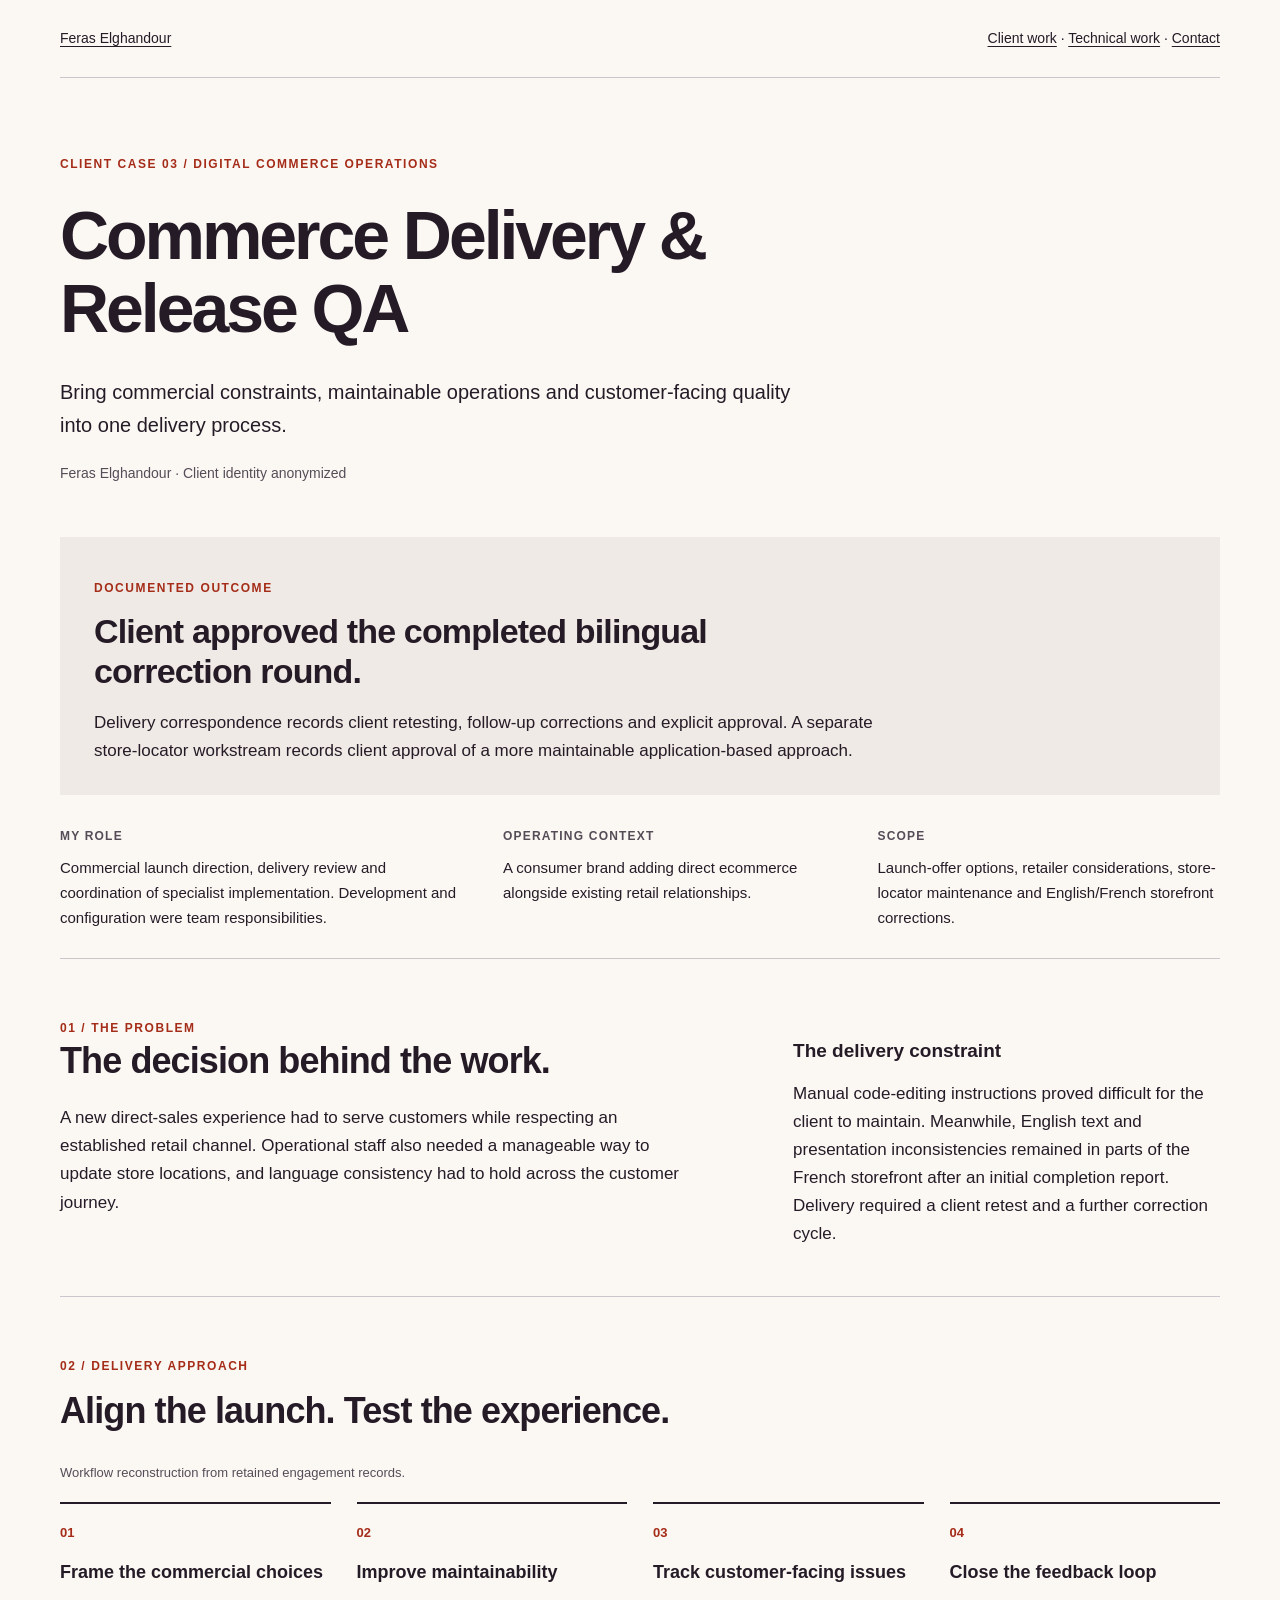
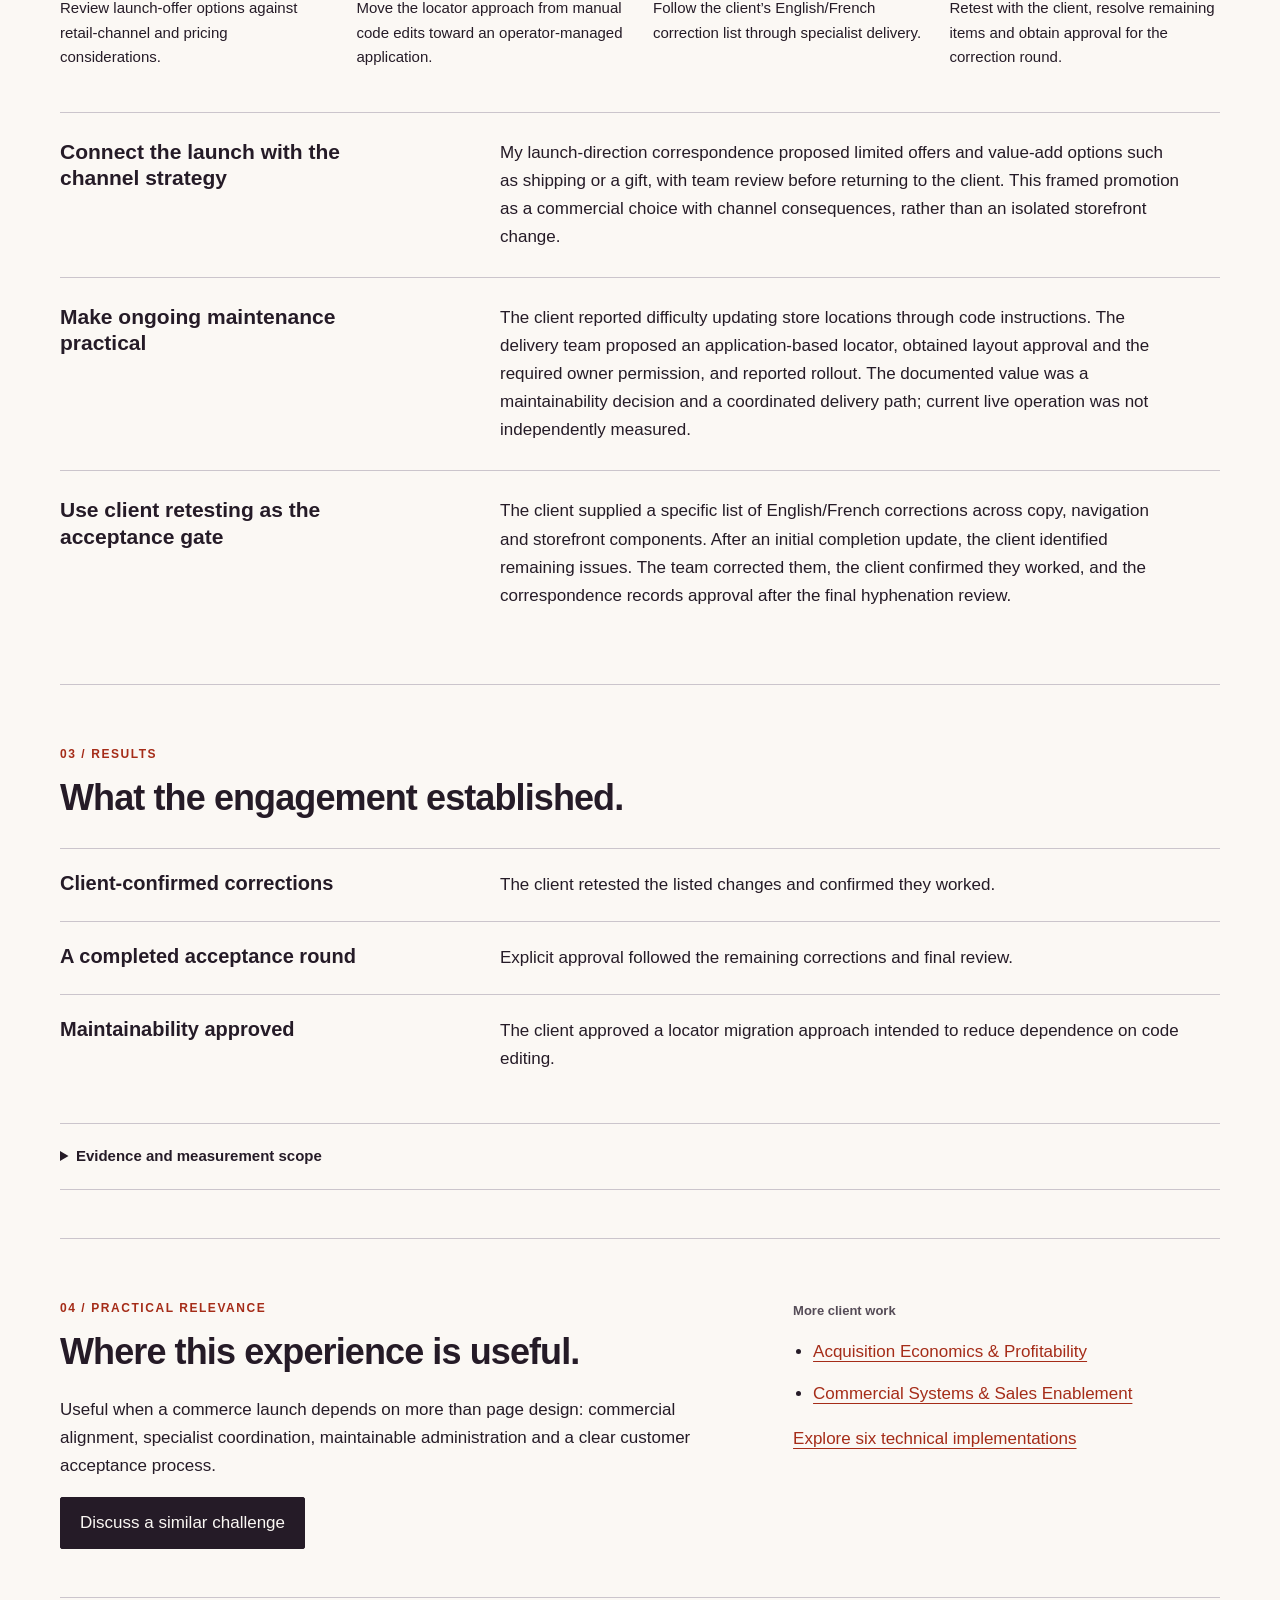
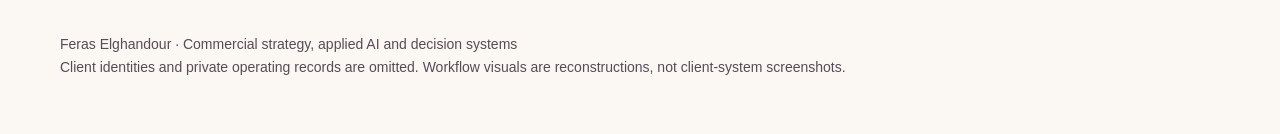
==== case-studies/commerce-delivery/index.html @ 029bfef0 "Present three anonymized client delivery case studies" ====
<!doctype html>
<html lang="en"><head>
<meta charset="utf-8"><meta name="viewport" content="width=device-width,initial-scale=1">
<meta name="description" content="Bring commercial constraints, maintainable operations and customer-facing quality into one delivery process. An anonymized client case study by Feras Elghandour.">
<meta name="referrer" content="strict-origin-when-cross-origin">
<meta http-equiv="Content-Security-Policy" content="default-src 'none'; script-src 'self'; style-src 'self' 'unsafe-inline'; img-src 'self' data:; connect-src 'none'; base-uri 'none'; form-action 'none'; object-src 'none'">
<meta name="color-scheme" content="light"><meta name="author" content="Feras Elghandour">
<title>Commerce Delivery &amp; Release QA | Feras Elghandour</title>
<link rel="stylesheet" href="../../style.css"><link rel="icon" href="data:,">
<link rel="canonical" href="https://feraselghandour.github.io/case-studies/commerce-delivery/">
<meta property="og:title" content="Commerce Delivery &amp; Release QA | Feras Elghandour">
<meta property="og:description" content="Bring commercial constraints, maintainable operations and customer-facing quality into one delivery process.">
<meta property="og:type" content="article"><meta property="og:url" content="https://feraselghandour.github.io/case-studies/commerce-delivery/">
<meta property="og:image" content="https://feraselghandour.github.io/assets/portfolio-preview.png">
</head><body>
<a class="skip" href="#main">Skip to content</a>
<header><nav aria-label="Main navigation"><a href="../../">Feras Elghandour</a><span><a href="../../#client-work">Client work</a> · <a href="../../#work">Technical work</a> · <a href="https://www.linkedin.com/in/feras-elghandour/">Contact</a></span></nav></header>
<main id="main" class="case-study">
<section class="hero case-hero"><p class="eyebrow">Client case 03 / Digital commerce operations</p>
<h1>Commerce Delivery &amp; Release QA</h1><p class="intro">Bring commercial constraints, maintainable operations and customer-facing quality into one delivery process.</p>
<p class="case-byline">Feras Elghandour <span aria-hidden="true">·</span> Client identity anonymized</p>
</section>
<section class="case-outcome" aria-labelledby="outcome-heading"><p class="eyebrow">Documented outcome</p><h2 id="outcome-heading">Client approved the completed bilingual correction round.</h2><p>Delivery correspondence records client retesting, follow-up corrections and explicit approval. A separate store-locator workstream records client approval of a more maintainable application-based approach.</p></section>
<dl class="case-facts"><div><dt>My role</dt><dd>Commercial launch direction, delivery review and coordination of specialist implementation. Development and configuration were team responsibilities.</dd></div><div><dt>Operating context</dt><dd>A consumer brand adding direct ecommerce alongside existing retail relationships.</dd></div><div><dt>Scope</dt><dd>Launch-offer options, retailer considerations, store-locator maintenance and English/French storefront corrections.</dd></div></dl>
<section class="section split case-context"><div><p class="eyebrow">01 / The problem</p><h2>The decision behind the work.</h2><p>A new direct-sales experience had to serve customers while respecting an established retail channel. Operational staff also needed a manageable way to update store locations, and language consistency had to hold across the customer journey.</p></div><aside><h3>The delivery constraint</h3><p>Manual code-editing instructions proved difficult for the client to maintain. Meanwhile, English text and presentation inconsistencies remained in parts of the French storefront after an initial completion report. Delivery required a client retest and a further correction cycle.</p></aside></section>
<section class="section" aria-labelledby="workflow-heading"><p class="eyebrow">02 / Delivery approach</p><h2 id="workflow-heading">Align the launch. Test the experience.</h2>
<figure class="case-workflow"><figcaption>Workflow reconstruction from retained engagement records.</figcaption><ol><li><span class="step-number">01</span><div><h3>Frame the commercial choices</h3><p>Review launch-offer options against retail-channel and pricing considerations.</p></div></li><li><span class="step-number">02</span><div><h3>Improve maintainability</h3><p>Move the locator approach from manual code edits toward an operator-managed application.</p></div></li><li><span class="step-number">03</span><div><h3>Track customer-facing issues</h3><p>Follow the client’s English/French correction list through specialist delivery.</p></div></li><li><span class="step-number">04</span><div><h3>Close the feedback loop</h3><p>Retest with the client, resolve remaining items and obtain approval for the correction round.</p></div></li></ol></figure>
<div class="case-details"><article class="case-detail"><h3>Connect the launch with the channel strategy</h3><p>My launch-direction correspondence proposed limited offers and value-add options such as shipping or a gift, with team review before returning to the client. This framed promotion as a commercial choice with channel consequences, rather than an isolated storefront change.</p></article><article class="case-detail"><h3>Make ongoing maintenance practical</h3><p>The client reported difficulty updating store locations through code instructions. The delivery team proposed an application-based locator, obtained layout approval and the required owner permission, and reported rollout. The documented value was a maintainability decision and a coordinated delivery path; current live operation was not independently measured.</p></article><article class="case-detail"><h3>Use client retesting as the acceptance gate</h3><p>The client supplied a specific list of English/French corrections across copy, navigation and storefront components. After an initial completion update, the client identified remaining issues. The team corrected them, the client confirmed they worked, and the correspondence records approval after the final hyphenation review.</p></article></div></section>
<section class="section" aria-labelledby="results-heading"><p class="eyebrow">03 / Results</p><h2 id="results-heading">What the engagement established.</h2><ul class="case-results"><li><h3>Client-confirmed corrections</h3><p>The client retested the listed changes and confirmed they worked.</p></li><li><h3>A completed acceptance round</h3><p>Explicit approval followed the remaining corrections and final review.</p></li><li><h3>Maintainability approved</h3><p>The client approved a locator migration approach intended to reduce dependence on code editing.</p></li></ul>
<details class="case-evidence"><summary>Evidence and measurement scope</summary><p>Original launch-direction and delivery-review correspondence, client locator approvals, and the client’s correction and acceptance thread. Names, products, destinations and operational records are omitted.</p><p>Acceptance applies to the documented bilingual correction round. The locator rollout was reported by the delivery team. This case does not claim site-wide defect elimination, resolution of every inventory issue or a measured conversion increase.</p></details></section>
<section class="section split"><div><p class="eyebrow">04 / Practical relevance</p><h2>Where this experience is useful.</h2><p>Useful when a commerce launch depends on more than page design: commercial alignment, specialist coordination, maintainable administration and a clear customer acceptance process.</p><a class="button" href="https://www.linkedin.com/in/feras-elghandour/">Discuss a similar challenge</a></div><aside><p class="label">More client work</p><ul class="case-related"><li><a href="../profitability-diagnostic/">Acquisition Economics &amp; Profitability</a></li><li><a href="../commercial-enablement/">Commercial Systems &amp; Sales Enablement</a></li></ul><p><a href="../../#work">Explore six technical implementations</a></p></aside></section>
</main><footer>Feras Elghandour · Commercial strategy, applied AI and decision systems<br>Client identities and private operating records are omitted. Workflow visuals are reconstructions, not client-system screenshots.</footer>
</body></html>
---- style.css ----
@charset "UTF-8";
:root{--ink:oklch(24% .025 320);--muted:oklch(43% .02 320);--paper:oklch(98% .006 75);--line:oklch(83% .012 320);--accent:oklch(48% .16 32);--panel:oklch(94% .009 75);--blue:oklch(43% .10 250)}
*{box-sizing:border-box}html{scroll-behavior:smooth}body{margin:0;background:var(--paper);color:var(--ink);font:17px/1.65 "Public Sans",Helvetica,Arial,sans-serif}a{color:var(--accent);text-underline-offset:.22em}a:hover{text-decoration-thickness:2px}a:focus-visible,button:focus-visible,input:focus-visible,select:focus-visible,summary:focus-visible{outline:3px solid var(--blue);outline-offset:5px}header,main,footer{width:min(1160px,calc(100% - 64px));margin:auto}nav{display:flex;justify-content:space-between;gap:20px;flex-wrap:wrap;padding:27px 0;border-bottom:1px solid var(--line);font-size:14px}nav a{color:var(--ink)}.eyebrow{font-size:12px;font-weight:700;letter-spacing:.13em;text-transform:uppercase;color:var(--accent)}h1{font-size:clamp(38px,6.5vw,80px);line-height:1.08;letter-spacing:-.045em;max-width:16ch;margin:24px 0 30px}h2{font-size:clamp(25px,3vw,36px);line-height:1.2;letter-spacing:-.025em;margin:0 0 22px}h3{font-size:22px;line-height:1.25;margin:0 0 12px}.intro{max-width:68ch;font-size:20px}.hero{padding:65px 0 52px}.hero p{max-width:68ch}.links{display:flex;gap:24px;flex-wrap:wrap;margin-top:28px;font-weight:600}.section{padding:48px 0;border-top:1px solid var(--line)}.row{display:grid;grid-template-columns:70px 1fr 1fr;gap:30px;padding:30px 0;border-top:1px solid var(--line)}.row .number{font-size:18px;color:var(--muted)}.row p{margin:0 0 15px}.row h3 a{color:var(--ink);text-decoration:none}.row h3 a:hover{text-decoration:underline}.row .category{font-size:13px;color:var(--muted);margin:0 0 10px}.split{display:grid;grid-template-columns:1.6fr 1fr;gap:50px}.split p{max-width:68ch}.note{background:var(--panel);padding:22px 26px;font-size:15px;max-width:75ch}.label{font-size:13px;font-weight:600;color:var(--muted)}label{display:block;font-weight:600;margin-bottom:7px}select,input,button{font:inherit}select,input[type=number]{max-width:100%;padding:10px 12px;background:var(--paper);color:var(--ink);border:1px solid var(--muted);border-radius:2px}input[type=range]{width:100%;accent-color:var(--accent)}button,.button{background:var(--ink);color:var(--paper);padding:11px 19px;border:1px solid var(--ink);cursor:pointer;text-decoration:none;display:inline-block;border-radius:2px}button:hover,.button:hover{background:var(--accent)}.controls{display:flex;align-items:end;flex-wrap:wrap;gap:24px;margin:24px 0 30px}.field{flex:1;min-width:190px;max-width:300px}.table-wrap{max-width:100%;overflow:auto;margin:26px 0}table{border-collapse:collapse;width:100%;font-size:15px;font-variant-numeric:tabular-nums}caption{text-align:left;font-size:13px;margin:0 0 12px;color:var(--muted)}th,td{text-align:left;padding:13px 16px 13px 0;border-bottom:1px solid var(--line);vertical-align:top}th{font-weight:600}.barrow{display:grid;grid-template-columns:150px 1fr 85px;align-items:center;gap:18px;margin:19px 0;font-size:15px}.bar{background:var(--blue);height:13px;min-width:2px}.track{background:var(--panel);height:13px}.result{font-size:26px;font-weight:700;font-variant-numeric:tabular-nums}.result small{display:block;font-size:14px;color:var(--muted);font-weight:400}.status{font-weight:700;color:var(--blue)}.diagram{display:flex;align-items:center;gap:13px;flex-wrap:wrap;padding:22px 0}.diagram span{border:1px solid var(--line);padding:9px 14px;font-size:14px}pre{white-space:pre-wrap;overflow-wrap:anywhere;background:var(--panel);padding:22px;font-size:13px}summary{cursor:pointer;font-weight:600}footer{padding:35px 0 55px;border-top:1px solid var(--line);font-size:14px;color:var(--muted)}.skip{position:absolute;top:-100px;left:20px;background:var(--ink);color:var(--paper);padding:12px;z-index:9}.skip:focus{top:10px}img{max-width:100%;height:auto}svg{max-width:100%;height:auto}.sr-only{position:absolute;width:1px;height:1px;padding:0;overflow:hidden;clip:rect(0,0,0,0)}.small{font-size:14px;color:var(--muted)}@media(max-width:760px){header,main,footer{width:calc(100% - 36px)}.hero{padding:40px 0}.row{grid-template-columns:35px 1fr;gap:15px}.row .description{grid-column:2}.split{grid-template-columns:1fr;gap:24px}.barrow{grid-template-columns:115px 1fr 70px;gap:9px;font-size:13px}.section{padding:32px 0}.intro{font-size:18px}th,td{padding-right:12px}.links{gap:16px}}@media(prefers-reduced-motion:reduce){html{scroll-behavior:auto}}@media print{body{background:var(--paper);font-size:11pt}nav,.controls,button,.skip{display:none}.hero{padding:10px 0}h1{font-size:32pt}.section{break-inside:avoid}header,main,footer{width:100%}a{color:var(--ink)}.row{break-inside:avoid}}

/* Client engagement reports */
.section-lead{max-width:76ch;margin:0 0 32px}
.case-hero{padding-bottom:38px}.case-hero h1{font-size:clamp(38px,5.4vw,68px);max-width:22ch}.case-byline{font-size:14px;color:var(--muted)}
.case-outcome{padding:30px 34px;background:var(--panel);margin:0 0 32px}.case-outcome h2{max-width:37ch;font-size:clamp(24px,3vw,34px);margin-bottom:16px}.case-outcome p:last-child{max-width:85ch;margin-bottom:0}
.case-facts{display:grid;grid-template-columns:1.2fr 1fr 1fr;gap:32px;padding:0 0 28px;margin:0}.case-facts dt{font-size:12px;text-transform:uppercase;letter-spacing:.1em;font-weight:700;color:var(--muted);margin-bottom:9px}.case-facts dd{margin:0;font-size:15px}
.case-context aside{padding-top:32px}.case-context h3{font-size:19px}.case-context p{margin-bottom:0}
.case-workflow{margin:30px 0 42px}.case-workflow figcaption{font-size:13px;color:var(--muted);margin-bottom:18px}.case-workflow ol{list-style:none;padding:0;display:grid;grid-template-columns:repeat(4,1fr);gap:26px;margin:0}.case-workflow li{padding-top:18px;border-top:2px solid var(--ink)}.step-number{font-size:13px;color:var(--accent);font-weight:700;display:block;margin-bottom:18px}.case-workflow h3{font-size:18px}.case-workflow p{font-size:15px;margin:0}
.case-detail{display:grid;grid-template-columns:1fr 1.8fr;gap:40px;padding:26px 0;border-top:1px solid var(--line)}.case-detail h3{font-size:21px;max-width:25ch}.case-detail p{margin:0;max-width:72ch}
.case-results{list-style:none;padding:0;margin:28px 0}.case-results li{display:grid;grid-template-columns:1fr 1.8fr;gap:40px;border-top:1px solid var(--line);padding:22px 0}.case-results h3{font-size:20px;margin:0}.case-results p{margin:0;max-width:72ch}
.case-evidence{padding:20px 0;border-top:1px solid var(--line);border-bottom:1px solid var(--line);font-size:15px}.case-evidence p{max-width:86ch}.case-related{padding-left:20px}.case-related li{margin-bottom:14px}
@media(max-width:900px){.case-facts{grid-template-columns:1fr 1fr}.case-workflow ol{grid-template-columns:1fr 1fr}.case-facts div:last-child{grid-column:1/-1}}
@media(max-width:760px){.case-outcome{padding:23px}.case-hero h1{font-size:clamp(36px,8vw,55px)}.case-facts{grid-template-columns:1fr;gap:20px}.case-facts div:last-child{grid-column:auto}.case-detail,.case-results li{grid-template-columns:1fr;gap:12px}.case-context aside{padding-top:0}.case-detail h3{max-width:none}.case-workflow ol{grid-template-columns:1fr;gap:20px}.case-workflow li{display:grid;grid-template-columns:30px 1fr;gap:16px}.step-number{margin:0}}
@media print{.case-evidence{display:block}.case-outcome{background:transparent;border:1px solid var(--line)}.case-workflow li,.case-detail,.case-results li{break-inside:avoid}}
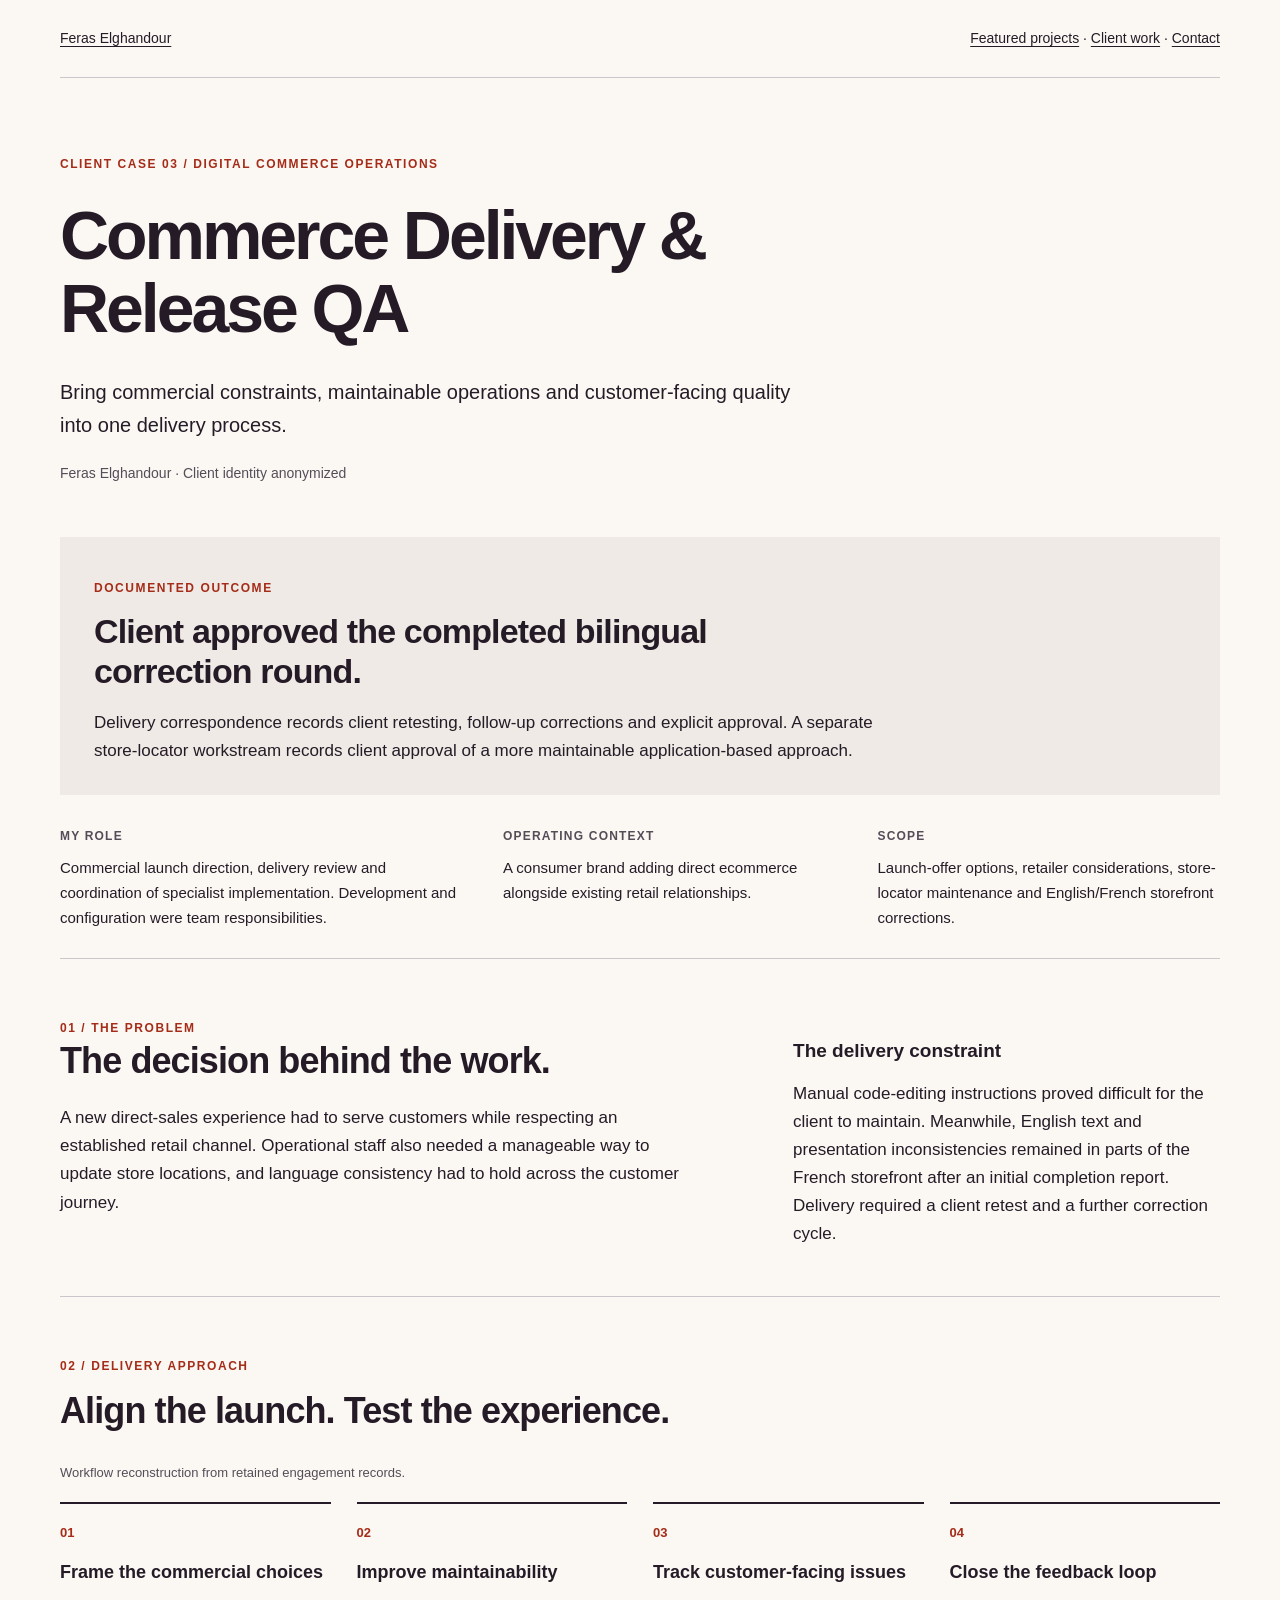
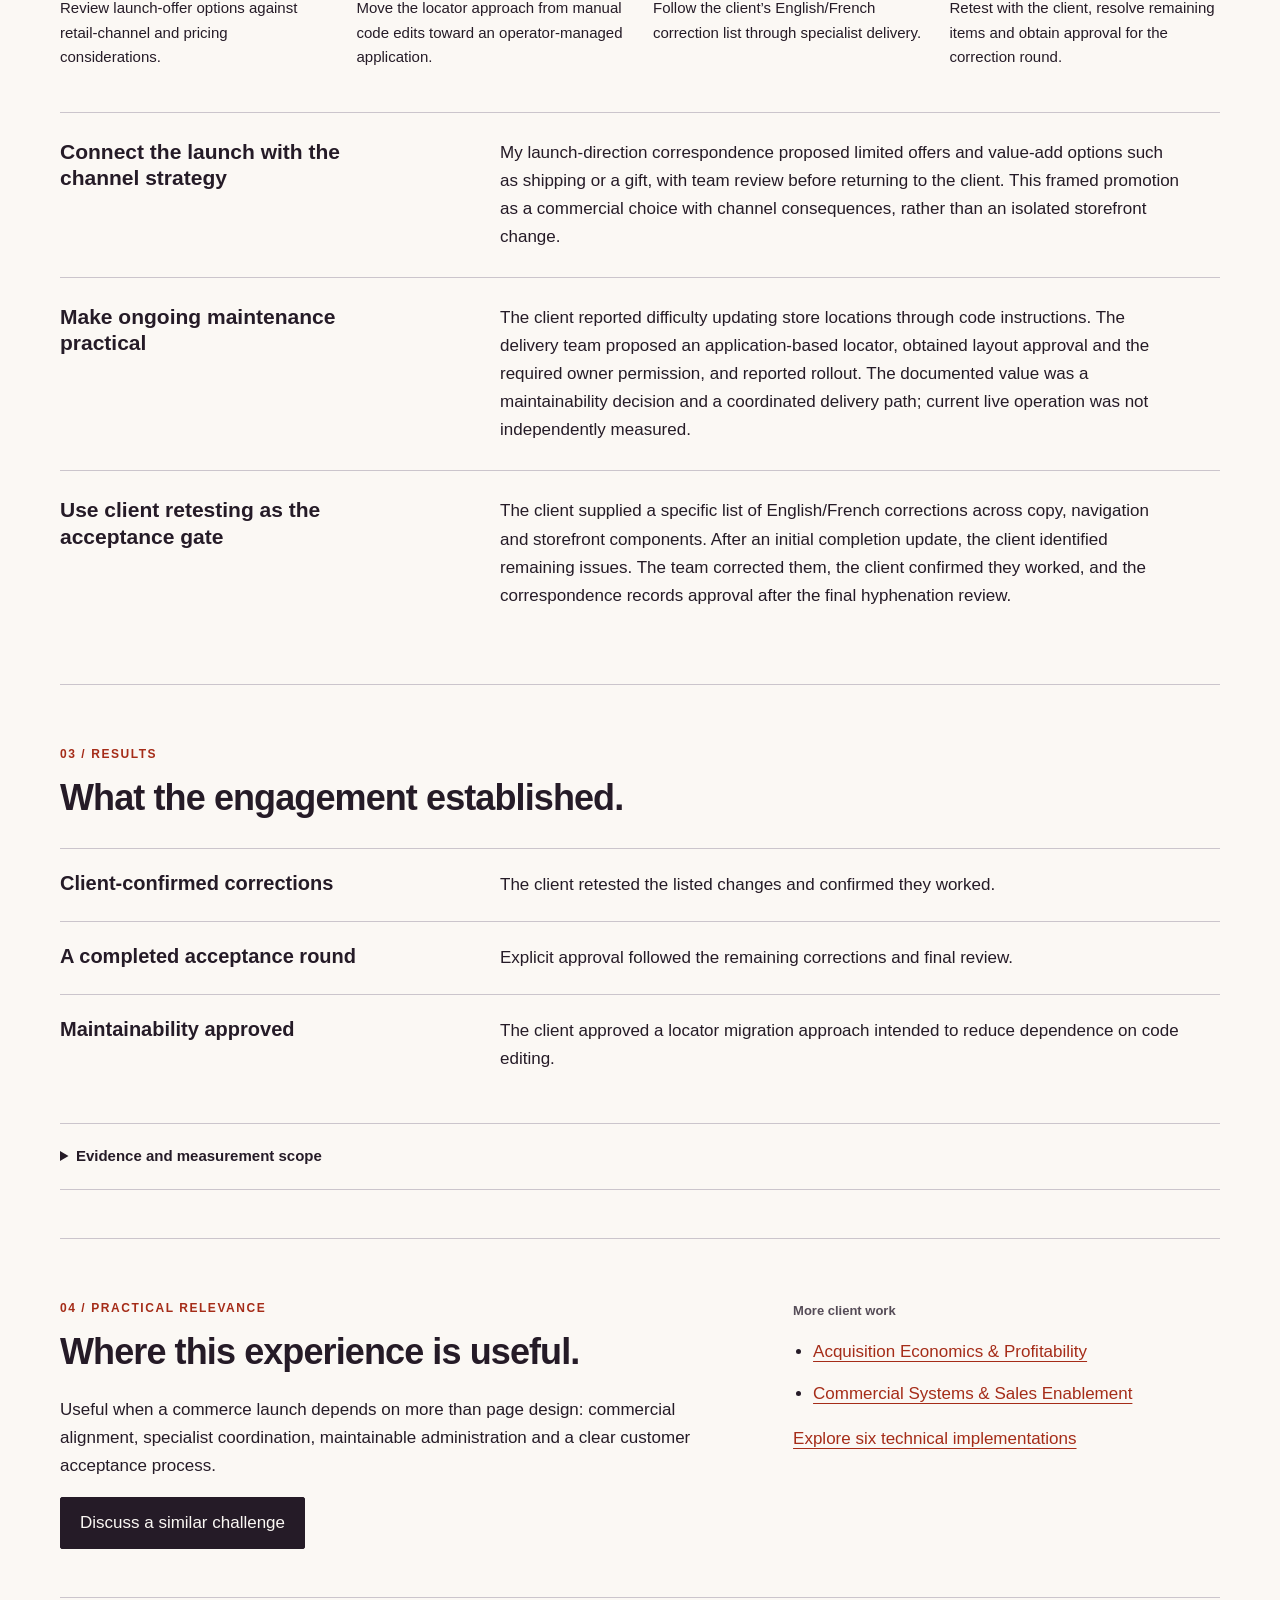
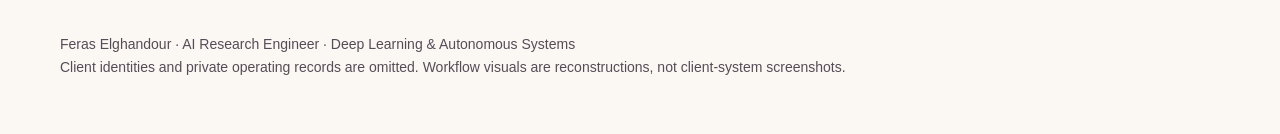
==== commit fdb228ca: "Lead portfolio with model training, deep learning and autonomous systems" ====
--- a/case-studies/commerce-delivery/index.html
+++ b/case-studies/commerce-delivery/index.html
@@ -11,10 +11,10 @@
 <meta property="og:title" content="Commerce Delivery &amp; Release QA | Feras Elghandour">
 <meta property="og:description" content="Bring commercial constraints, maintainable operations and customer-facing quality into one delivery process.">
 <meta property="og:type" content="article"><meta property="og:url" content="https://feraselghandour.github.io/case-studies/commerce-delivery/">
-<meta property="og:image" content="https://feraselghandour.github.io/assets/portfolio-preview.png">
+<meta property="og:image" content="https://feraselghandour.github.io/assets/portfolio-preview.jpg">
 </head><body>
 <a class="skip" href="#main">Skip to content</a>
-<header><nav aria-label="Main navigation"><a href="../../">Feras Elghandour</a><span><a href="../../#client-work">Client work</a> · <a href="../../#work">Technical work</a> · <a href="https://www.linkedin.com/in/feras-elghandour/">Contact</a></span></nav></header>
+<header><nav aria-label="Main navigation"><a href="../../">Feras Elghandour</a><span><a href="../../#work">Featured projects</a> · <a href="../../#client-work">Client work</a> · <a href="https://www.linkedin.com/in/feras-elghandour/">Contact</a></span></nav></header>
 <main id="main" class="case-study">
 <section class="hero case-hero"><p class="eyebrow">Client case 03 / Digital commerce operations</p>
 <h1>Commerce Delivery &amp; Release QA</h1><p class="intro">Bring commercial constraints, maintainable operations and customer-facing quality into one delivery process.</p>
@@ -29,5 +29,5 @@
 <section class="section" aria-labelledby="results-heading"><p class="eyebrow">03 / Results</p><h2 id="results-heading">What the engagement established.</h2><ul class="case-results"><li><h3>Client-confirmed corrections</h3><p>The client retested the listed changes and confirmed they worked.</p></li><li><h3>A completed acceptance round</h3><p>Explicit approval followed the remaining corrections and final review.</p></li><li><h3>Maintainability approved</h3><p>The client approved a locator migration approach intended to reduce dependence on code editing.</p></li></ul>
 <details class="case-evidence"><summary>Evidence and measurement scope</summary><p>Original launch-direction and delivery-review correspondence, client locator approvals, and the client’s correction and acceptance thread. Names, products, destinations and operational records are omitted.</p><p>Acceptance applies to the documented bilingual correction round. The locator rollout was reported by the delivery team. This case does not claim site-wide defect elimination, resolution of every inventory issue or a measured conversion increase.</p></details></section>
 <section class="section split"><div><p class="eyebrow">04 / Practical relevance</p><h2>Where this experience is useful.</h2><p>Useful when a commerce launch depends on more than page design: commercial alignment, specialist coordination, maintainable administration and a clear customer acceptance process.</p><a class="button" href="https://www.linkedin.com/in/feras-elghandour/">Discuss a similar challenge</a></div><aside><p class="label">More client work</p><ul class="case-related"><li><a href="../profitability-diagnostic/">Acquisition Economics &amp; Profitability</a></li><li><a href="../commercial-enablement/">Commercial Systems &amp; Sales Enablement</a></li></ul><p><a href="../../#work">Explore six technical implementations</a></p></aside></section>
-</main><footer>Feras Elghandour · Commercial strategy, applied AI and decision systems<br>Client identities and private operating records are omitted. Workflow visuals are reconstructions, not client-system screenshots.</footer>
-</body></html>+</main><footer>Feras Elghandour · AI Research Engineer · Deep Learning &amp; Autonomous Systems<br>Client identities and private operating records are omitted. Workflow visuals are reconstructions, not client-system screenshots.</footer>
+</body></html>
--- a/style.css
+++ b/style.css
@@ -15,3 +15,7 @@
 @media(max-width:900px){.case-facts{grid-template-columns:1fr 1fr}.case-workflow ol{grid-template-columns:1fr 1fr}.case-facts div:last-child{grid-column:1/-1}}
 @media(max-width:760px){.case-outcome{padding:23px}.case-hero h1{font-size:clamp(36px,8vw,55px)}.case-facts{grid-template-columns:1fr;gap:20px}.case-facts div:last-child{grid-column:auto}.case-detail,.case-results li{grid-template-columns:1fr;gap:12px}.case-context aside{padding-top:0}.case-detail h3{max-width:none}.case-workflow ol{grid-template-columns:1fr;gap:20px}.case-workflow li{display:grid;grid-template-columns:30px 1fr;gap:16px}.step-number{margin:0}}
 @media print{.case-evidence{display:block}.case-outcome{background:transparent;border:1px solid var(--line)}.case-workflow li,.case-detail,.case-results li{break-inside:avoid}}
+
+
+/* Homepage identity: keep the two specialties together on wide screens. */
+.portfolio-hero h1{max-width:24ch}
